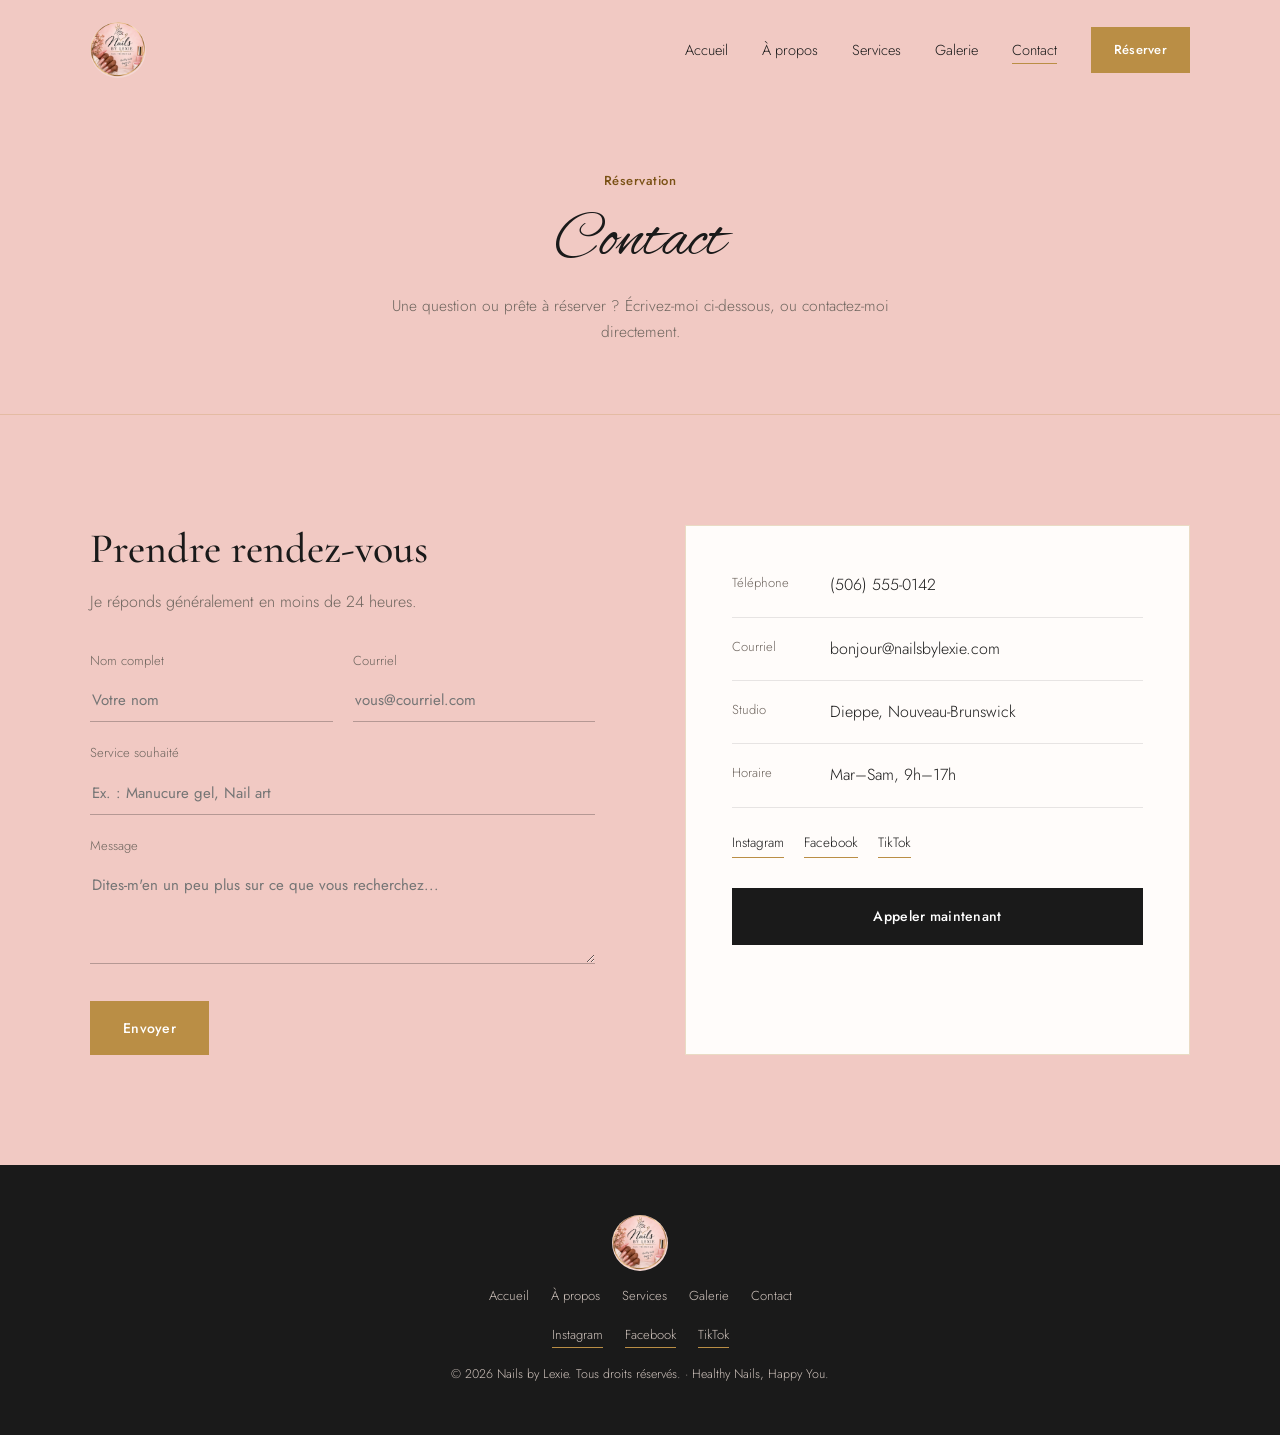
==== contact.html @ 66278fc9 "optimisation" ====
<!DOCTYPE html>
<html lang="fr">
<head>
<meta charset="UTF-8">
<meta name="viewport" content="width=device-width, initial-scale=1.0">
<title>Contact &amp; Réservation — Nails by Lexie</title>
<meta name="description" content="Prenez rendez-vous avec Nails by Lexie à Dieppe, NB — téléphone, courriel et formulaire de contact.">
<link rel="preconnect" href="https://fonts.googleapis.com">
<link href="https://fonts.googleapis.com/css2?family=Alex+Brush&family=Cormorant+Garamond:ital,wght@0,500;1,500&family=Jost:wght@300;400;500;600&display=swap" rel="stylesheet">
<link rel="stylesheet" href="css/style.css">
</head>
<body>

<header id="siteHeader">
  <div class="wrap">
    <a href="index.html" class="logo">
      <img src="images/logo.png" alt="Nails by Lexie" class="logo-img">
    </a>
    <nav id="siteNav">
      <ul>
        <li><a class="navlink" href="index.html">Accueil</a></li>
        <li><a class="navlink" href="about.html">À propos</a></li>
        <li><a class="navlink" href="services.html">Services</a></li>
        <li><a class="navlink" href="gallery.html">Galerie</a></li>
        <li><a class="navlink active" href="contact.html">Contact</a></li>
        <li><a href="contact.html" class="btn btn-gold nav-cta">Réserver</a></li>
      </ul>
    </nav>
    <button class="menu-toggle" id="menuToggle" aria-label="Ouvrir le menu">
      <span></span><span></span><span></span>
    </button>
  </div>
</header>

<div class="page-banner">
  <div class="wrap">
    <span class="eyebrow">Réservation</span>
    <h1>Contact</h1>
    <p>Une question ou prête à réserver ? Écrivez-moi ci-dessous, ou contactez-moi directement.</p>
  </div>
</div>

<section class="section alt contact">
  <div class="wrap">
    <div>
      <h2>Prendre rendez-vous</h2>
      <p class="lead">Je réponds généralement en moins de 24 heures.</p>

      <form action="https://formspree.io/f/VOTRE_ID" method="POST">
        <div class="form-row">
          <div>
            <label for="name">Nom complet</label>
            <input type="text" id="name" name="name" placeholder="Votre nom" required>
          </div>
          <div>
            <label for="email">Courriel</label>
            <input type="email" id="email" name="email" placeholder="vous@courriel.com" required>
          </div>
        </div>
        <div>
          <label for="service">Service souhaité</label>
          <input type="text" id="service" name="service" placeholder="Ex. : Manucure gel, Nail art">
        </div>
        <div>
          <label for="message">Message</label>
          <textarea id="message" name="message" placeholder="Dites-m'en un peu plus sur ce que vous recherchez..."></textarea>
        </div>
        <button type="submit" class="btn btn-gold" style="align-self:flex-start; margin-top:8px;">Envoyer</button>
      </form>
    </div>

    <div class="info-block">
      <div class="info-row">
        <div class="info-label">Téléphone</div>
        <div class="info-value">(506) 555-0142</div>
      </div>
      <div class="info-row">
        <div class="info-label">Courriel</div>
        <div class="info-value">bonjour@nailsbylexie.com</div>
      </div>
      <div class="info-row">
        <div class="info-label">Studio</div>
        <div class="info-value">Dieppe, Nouveau-Brunswick</div>
      </div>
      <div class="info-row">
        <div class="info-label">Horaire</div>
        <div class="info-value">Mar–Sam, 9h–17h</div>
      </div>

      <div class="social-links">
        <a href="#">Instagram</a>
        <a href="#">Facebook</a>
        <a href="#">TikTok</a>
      </div>

      <a href="tel:+15065550142" class="btn btn-solid book-cta">Appeler maintenant</a>
    </div>
  </div>
</section>

<footer>
  <div class="logo">
    <img src="images/logo.png" alt="Nails by Lexie" class="logo-img">
  </div>
  <nav class="fnav">
    <a href="index.html">Accueil</a>
    <a href="about.html">À propos</a>
    <a href="services.html">Services</a>
    <a href="gallery.html">Galerie</a>
    <a href="contact.html">Contact</a>
  </nav>
  <div class="fsocial">
    <a href="#">Instagram</a><a href="#">Facebook</a><a href="#">TikTok</a>
  </div>
  <p>&copy; 2026 Nails by Lexie. Tous droits réservés. · Healthy Nails, Happy You.</p>
</footer>

<script src="js/main.js"></script>
</body>
</html>
---- css/style.css ----
/* ==========================================================
   Nails by Lexie — Feuille de style commune
   ========================================================== */

:root{
  --blush: #F6D8D4;
  --blush-deep: #F1C9C3;
  --ink: #1A1A1A;
  --ink-soft: #6E655E;
  --gold: #BA8E45;
  --gold-light: #E0B268;
  --gold-deep: #7A5115;
  --rose: #E9A39C;
  --card: #FFFCFA;
  --script: 'Alex Brush', cursive;
  --serif: 'Cormorant Garamond', serif;
  --sans: 'Jost', sans-serif;
  --maxw: 1180px;
}

*{box-sizing:border-box; margin:0; padding:0;}
html{scroll-behavior:smooth;}
body{
  background:var(--blush);
  color:var(--ink);
  font-family:var(--sans);
  font-weight:300;
  line-height:1.65;
  -webkit-font-smoothing:antialiased;
}
img{display:block; width:100%; height:100%; object-fit:cover;}
a{color:inherit; text-decoration:none;}
ul{list-style:none;}

.wrap{max-width:var(--maxw); margin:0 auto; padding:0 40px;}

h1,h2,h3,h4{font-family:var(--serif); font-weight:500; color:var(--ink); line-height:1.15;}

.eyebrow{
  font-family:var(--sans); font-size:13px; letter-spacing:.04em;
  color:var(--gold-deep); font-weight:500; margin-bottom:14px; display:block;
}

.rule-heart{
  display:flex; align-items:center; justify-content:center; gap:14px;
  margin:20px 0;
}
.rule-heart .line{ width:70px; height:1px; background:var(--gold); }

.section{ padding:110px 0; }
.section.alt{ background:var(--blush-deep); }
.section.dark{ background:var(--ink); color:#F3EAE4; }
.section.dark h2{ color:#F3EAE4; }

.section-head{ text-align:center; max-width:600px; margin:0 auto 60px; }
.section-head h2{ font-size:44px; }
.section-head p{ color:var(--ink-soft); margin-top:14px; font-size:16px; }
.section.dark .section-head p{ color:#CFC3BC; }

.btn{
  display:inline-flex; align-items:center; justify-content:center;
  padding:16px 32px; font-family:var(--sans); font-size:14px; letter-spacing:.02em;
  font-weight:500; transition:all .25s ease; cursor:pointer; border:1px solid var(--ink);
}
.btn-solid{ background:var(--ink); color:#fff; }
.btn-solid:hover{ background:var(--gold-deep); border-color:var(--gold-deep); }
.btn-outline{ background:transparent; color:var(--ink); border:1px solid var(--ink); }
.btn-outline:hover{ background:var(--ink); color:#fff; }
.btn-gold{ background:var(--gold); color:#fff; border:1px solid var(--gold); }
.btn-gold:hover{ background:var(--gold-deep); border-color:var(--gold-deep); }
.btn-white{ background:#fff; color:var(--ink); border:1px solid #fff; }
.btn-white:hover{ background:transparent; color:#fff; }

/* ---------- HEADER ---------- */
header{
  position:fixed; top:0; left:0; right:0; z-index:100;
  padding:22px 0; transition:all .35s ease;
  background:rgba(246,216,212,0);
}
header.scrolled{
  background:rgba(246,216,212,.94); backdrop-filter:blur(6px);
  padding:12px 0; box-shadow:0 1px 0 rgba(26,26,26,.08);
}
header .wrap{ display:flex; align-items:center; justify-content:space-between; }

.logo{ display:flex; align-items:center; gap:10px; }
.logo-img{ width:56px; height:56px; border-radius:50%; object-fit:cover; flex-shrink:0; }

nav ul{ display:flex; gap:34px; align-items:center; }
nav a.navlink{ font-size:14.5px; color:var(--ink); position:relative; padding-bottom:4px; }
nav a.navlink::after{
  content:''; position:absolute; left:0; bottom:0; width:0; height:1px;
  background:var(--gold); transition:width .25s ease;
}
nav a.navlink:hover::after, nav a.navlink.active::after{ width:100%; }
.nav-cta{ padding:11px 22px; font-size:13px; }

.menu-toggle{ display:none; flex-direction:column; gap:5px; cursor:pointer; background:none; border:none; }
.menu-toggle span{ width:24px; height:1px; background:var(--ink); }

/* ---------- PAGE BANNER (sous-pages) ---------- */
.page-banner{
  padding:170px 0 70px;
  text-align:center;
  background:var(--blush-deep);
  border-bottom:1px solid rgba(186,142,69,.25);
}
.page-banner .eyebrow{ justify-content:center; display:flex; }
.page-banner h1{ font-family:var(--script); font-weight:400; font-size:64px; }
.page-banner p{ color:var(--ink-soft); max-width:520px; margin:14px auto 0; font-size:15.5px; }

/* ---------- HERO (accueil uniquement) ---------- */
.hero{
  min-height:100vh; position:relative; display:flex; align-items:flex-end;
  padding-bottom:90px; overflow:hidden;
}
.hero-bg{ position:absolute; inset:0; z-index:0; }
.hero-bg img{ width:100%; height:100%; object-fit:cover; object-position:center 30%; }
.hero-bg::after{
  content:''; position:absolute; inset:0;
  background:linear-gradient(180deg, rgba(26,26,26,.15) 0%, rgba(26,26,26,.08) 40%, rgba(26,26,26,.72) 100%);
}
.hero-content{ position:relative; z-index:1; color:#fff; max-width:640px; }
.hero-content .eyebrow{ color:var(--rose); }
.hero-content h1{
  font-family:var(--script); font-weight:400; font-size:96px; color:#fff; line-height:.95;
}
.hero-content .tagline{
  font-family:var(--serif); font-style:italic; font-size:24px; color:var(--rose); margin-top:10px;
}
.hero-content p{ font-size:16px; color:#EDE3DE; max-width:440px; margin:22px 0 34px; }
.hero-actions{ display:flex; gap:16px; flex-wrap:wrap; }

/* ---------- TEASER CARDS (accueil) ---------- */
.teaser-grid{ display:grid; grid-template-columns:repeat(3,1fr); gap:30px; }
.teaser-card{ background:var(--card); border:1px solid rgba(186,142,69,.25); padding:34px; text-align:center; }
.teaser-card .frame{ aspect-ratio:4/3; overflow:hidden; margin-bottom:22px; }
.teaser-card h3{ font-size:24px; font-style:italic; margin-bottom:8px; }
.teaser-card p{ color:var(--ink-soft); font-size:14px; margin-bottom:18px; }
.teaser-card a{ font-size:13px; border-bottom:1px solid var(--gold); padding-bottom:2px; }

/* ---------- ABOUT ---------- */
.about-block .wrap{ display:grid; grid-template-columns:.85fr 1.15fr; gap:80px; align-items:center; }
.about-photo{ position:relative; aspect-ratio:3/4; border:1px solid var(--gold); padding:14px; }
.about-photo .frame{ width:100%; height:100%; overflow:hidden; }
.about-photo .accent-flower{
  position:absolute; bottom:-40px; left:-40px; width:130px; height:130px;
  border-radius:50%; overflow:hidden; border:4px solid var(--blush);
  box-shadow:0 6px 24px rgba(26,26,26,.18);
}
.about-copy h2{ font-size:42px; margin-bottom:20px; }
.about-copy p{ color:var(--ink-soft); font-size:16.5px; margin-bottom:16px; max-width:520px; }
.about-signature{ font-family:var(--script); font-size:36px; color:var(--gold-deep); margin-top:18px; }
.about-points{ display:flex; gap:34px; margin-top:36px; flex-wrap:wrap; }
.about-points div{ max-width:160px; }
.about-points h4{ font-size:17px; margin-bottom:6px; font-style:italic; }
.about-points p{ font-size:13.5px; margin:0; }

/* ---------- SERVICES ---------- */
.services-cols{ display:grid; grid-template-columns:1fr 1fr; gap:70px; }
.services-col h3{ font-size:28px; font-style:italic; margin-bottom:6px; text-align:center; }
.services-col .rule-heart{ margin:0 0 30px; }
.service-item{
  display:flex; justify-content:space-between; align-items:baseline; gap:20px;
  padding:20px 0; border-bottom:1px solid rgba(26,26,26,.1);
}
.services-col .service-item:first-of-type{ border-top:1px solid rgba(26,26,26,.1); }
.service-name{ font-family:var(--serif); font-size:19px; font-weight:500; }
.service-desc{ font-size:13px; color:var(--ink-soft); margin-top:3px; max-width:280px; }
.service-price{ font-size:15px; color:var(--gold-deep); white-space:nowrap; font-weight:500; }

/* ---------- GALLERY ---------- */
.gallery-grid{
  display:grid; grid-template-columns:repeat(4,1fr); grid-auto-rows:230px; gap:14px;
}
.gallery-grid figure{ position:relative; overflow:hidden; margin:0; }
.gallery-grid figure:nth-child(3n+1){ grid-row:span 2; }
.gallery-grid img{ transition:transform .5s ease; }
.gallery-grid figure:hover img{ transform:scale(1.06); }
.gallery-grid figcaption{
  position:absolute; left:0; right:0; bottom:0; padding:16px 18px;
  background:linear-gradient(0deg, rgba(26,26,26,.75), transparent);
  color:#fff; font-size:13.5px; letter-spacing:.02em;
}

/* ---------- QUOTE STRIP ---------- */
.quote-strip{ text-align:center; }
.quote-strip p{
  font-family:var(--serif); font-style:italic; font-size:30px; max-width:680px; margin:0 auto;
  color:#F3EAE4;
}
.quote-strip .who{ font-family:var(--sans); font-size:13px; letter-spacing:.05em; color:var(--rose); margin-top:22px; display:block; }

/* ---------- CTA BANNER ---------- */
.cta-banner{ text-align:center; }
.cta-banner h2{ font-size:36px; margin-bottom:22px; }

/* ---------- CONTACT ---------- */
.contact .wrap{ display:grid; grid-template-columns:1fr 1fr; gap:90px; }
.contact h2{ font-size:42px; margin-bottom:16px; }
.contact .lead{ color:var(--ink-soft); margin-bottom:34px; max-width:420px; }

form{ display:flex; flex-direction:column; gap:20px; }
.form-row{ display:grid; grid-template-columns:1fr 1fr; gap:20px; }
label{ font-size:13px; color:var(--ink-soft); margin-bottom:8px; display:block; }
input, textarea, select{
  width:100%; border:none; border-bottom:1px solid rgba(26,26,26,.28); background:transparent;
  padding:10px 2px; font-family:var(--sans); font-size:15px; color:var(--ink); outline:none;
  transition:border-color .2s ease;
}
input:focus, textarea:focus, select:focus{ border-color:var(--gold); }
textarea{ resize:vertical; min-height:100px; }

.info-block{ background:var(--card); border:1px solid rgba(186,142,69,.3); padding:46px; }
.info-row{ display:flex; gap:18px; padding:18px 0; border-bottom:1px solid rgba(26,26,26,.1); }
.info-row:first-child{ padding-top:0; }
.info-row:last-of-type{ border-bottom:none; }
.info-label{ font-size:13px; color:var(--ink-soft); min-width:80px; }
.info-value{ font-size:16px; }
.social-links{ display:flex; gap:20px; margin-top:24px; }
.social-links a{ font-size:13.5px; padding-bottom:3px; border-bottom:1px solid var(--gold); }
.book-cta{ margin-top:30px; display:block; text-align:center; }
.map-frame{ margin-top:28px; aspect-ratio:16/9; overflow:hidden; border:1px solid rgba(186,142,69,.3); }
.map-frame iframe{ width:100%; height:100%; border:0; }

/* ---------- FOOTER ---------- */
footer{ padding:50px 0; text-align:center; background:var(--ink); color:#CFC3BC; }
footer .logo{ justify-content:center; margin-bottom:14px; }
footer p{ font-size:12.5px; }
footer .fsocial{ display:flex; justify-content:center; gap:22px; margin:16px 0; }
footer .fsocial a{ font-size:13px; color:#CFC3BC; border-bottom:1px solid var(--gold); padding-bottom:2px; }
footer .fnav{ display:flex; justify-content:center; gap:22px; margin-bottom:18px; flex-wrap:wrap; }
footer .fnav a{ font-size:13px; color:#CFC3BC; }
footer .fnav a:hover{ color:#fff; }

/* ---------- RESPONSIVE ---------- */
@media (max-width:980px){
  .wrap{ padding:0 22px; }
  nav{
    position:fixed; top:0; right:0; height:100vh; width:78%; max-width:300px;
    background:var(--blush); transform:translateX(100%); transition:transform .35s ease;
    padding:110px 34px; box-shadow:-8px 0 30px rgba(0,0,0,.1); z-index:5;
  }
  nav.open{ transform:translateX(0); }
  nav ul{ flex-direction:column; align-items:flex-start; gap:26px; }
  .menu-toggle{ display:flex; }

  .hero-content h1{ font-size:64px; }
  .page-banner h1{ font-size:46px; }
  .page-banner{ padding:150px 0 60px; }

  .about-block .wrap{ grid-template-columns:1fr; gap:60px; }
  .about-photo{ max-width:320px; margin:0 auto; }

  .teaser-grid{ grid-template-columns:1fr; gap:24px; }
  .services-cols{ grid-template-columns:1fr; gap:56px; }
  .gallery-grid{ grid-template-columns:repeat(2,1fr); grid-auto-rows:200px; }
  .contact .wrap{ grid-template-columns:1fr; gap:50px; }
  .form-row{ grid-template-columns:1fr; }

  .section{ padding:76px 0; }
  .section-head h2{ font-size:34px; }
  .quote-strip p{ font-size:22px; }
}

@media (max-width:520px){
  .hero-content h1{ font-size:50px; }
  .hero-actions{ flex-direction:column; align-items:stretch; }
  .gallery-grid{ grid-template-columns:1fr 1fr; grid-auto-rows:170px; }
  .page-banner h1{ font-size:38px; }
}

@media (prefers-reduced-motion: reduce){
  *{ scroll-behavior:auto !important; transition:none !important; }
}
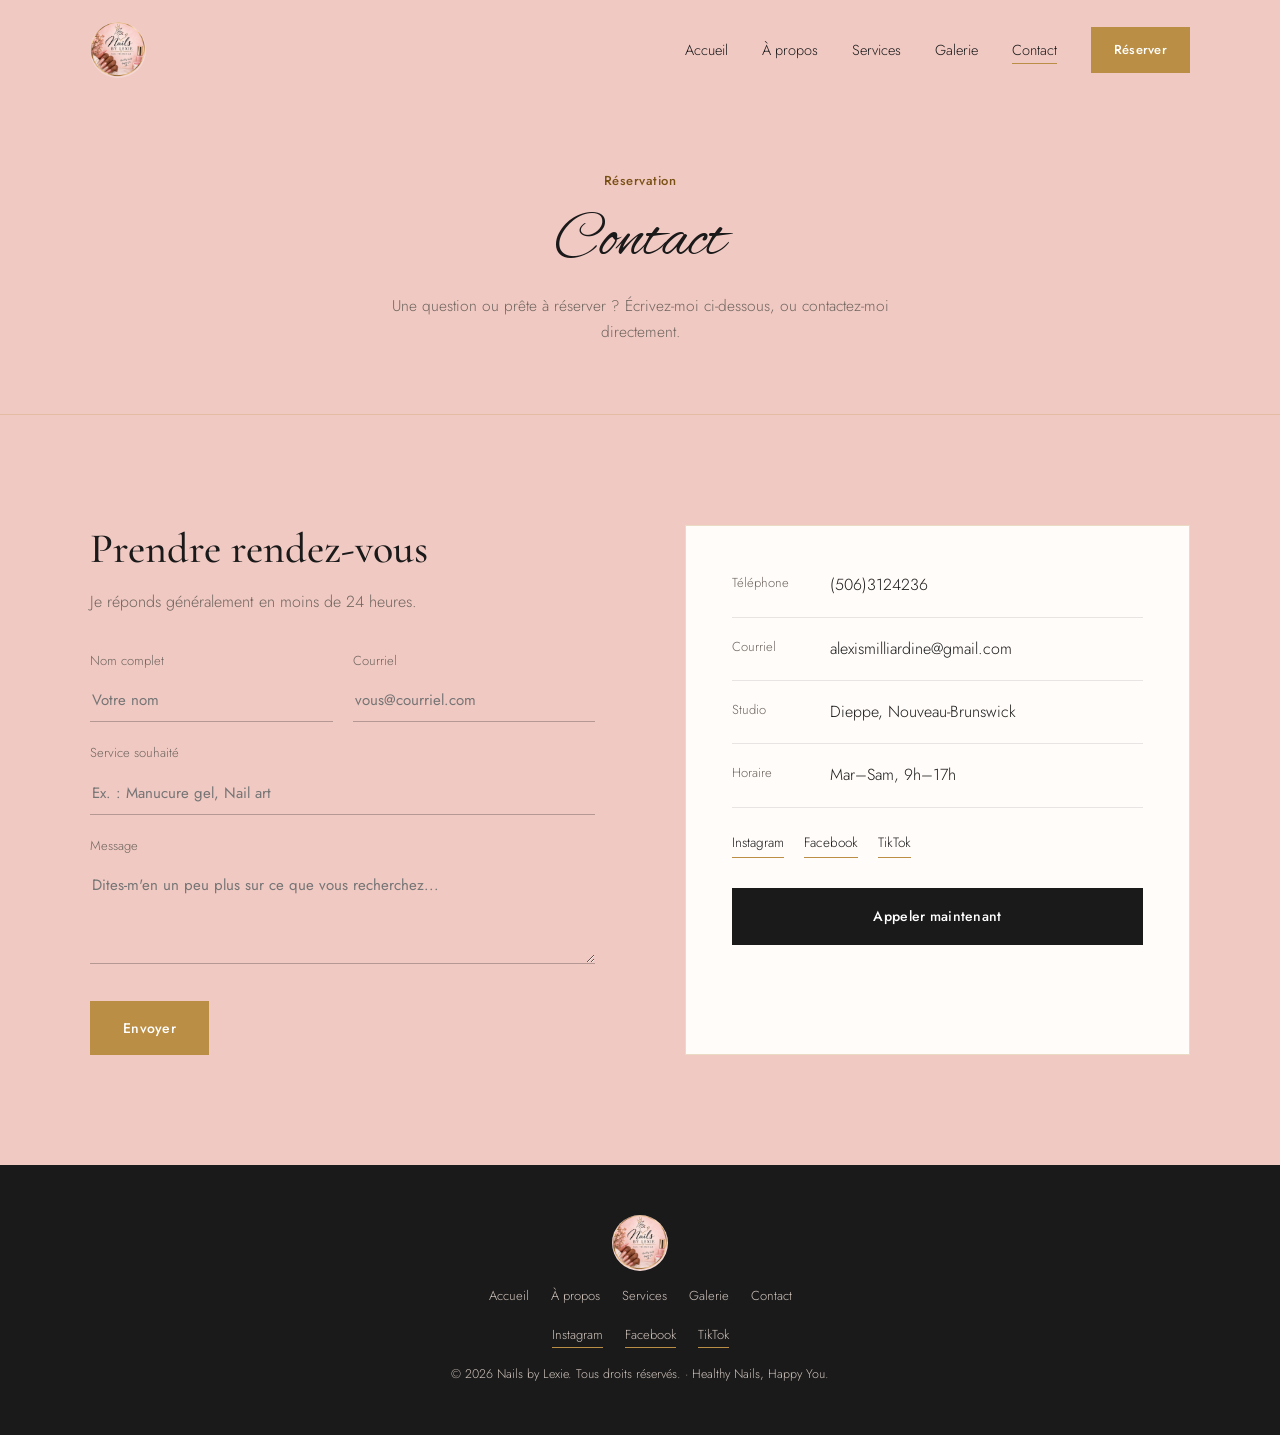
==== commit 30eee736: "opt" ====
--- a/contact.html
+++ b/contact.html
@@ -72,11 +72,11 @@
     <div class="info-block">
       <div class="info-row">
         <div class="info-label">Téléphone</div>
-        <div class="info-value">(506) 555-0142</div>
+        <div class="info-value">(506)3124236</div>
       </div>
       <div class="info-row">
         <div class="info-label">Courriel</div>
-        <div class="info-value">bonjour@nailsbylexie.com</div>
+        <div class="info-value">alexismilliardine@gmail.com</div>
       </div>
       <div class="info-row">
         <div class="info-label">Studio</div>
